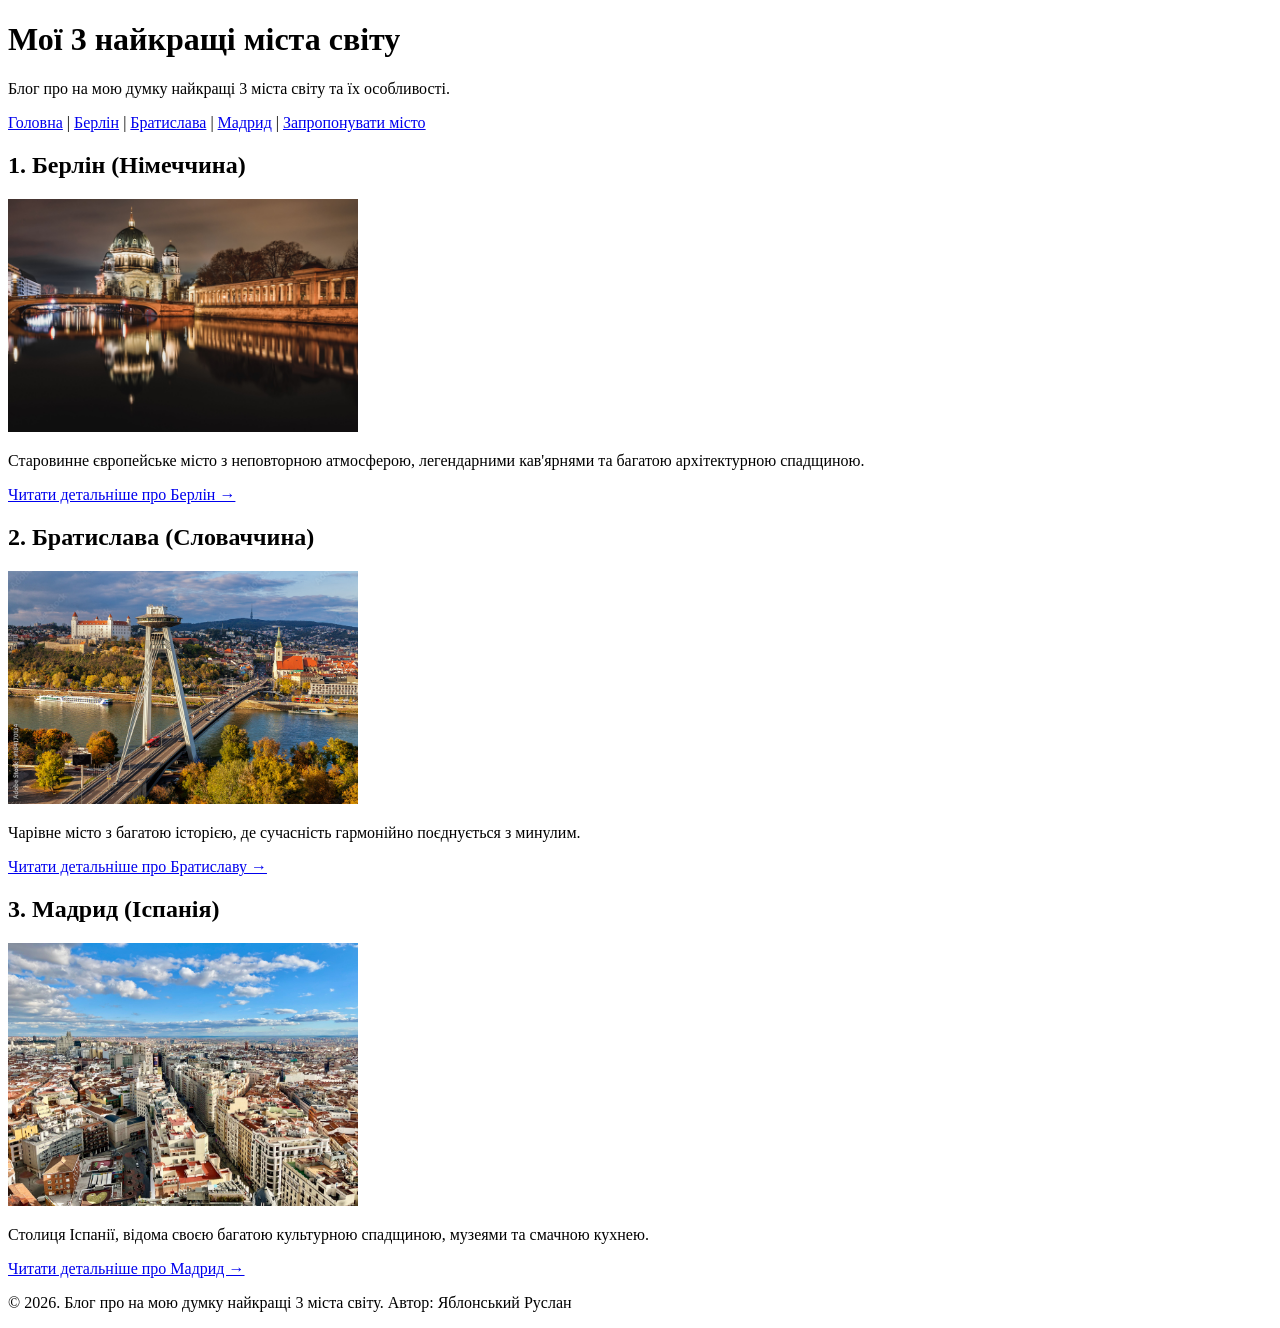
==== index.html @ da7b6678 "lab1" ====
<!DOCTYPE html>
<html lang="uk">
<head>
    <meta charset="UTF-8">
    <meta name="viewport" content="width=device-width, initial-scale=1.0">
    <title>Мої 3 найкращі міста світу</title>
</head>
<body>
    <header>
        <h1>Мої 3 найкращі міста світу</h1>
        <p>Блог про на мою думку найкращі 3 міста світу та їх особливості.</p>

        <nav>
            <a href="index.html">Головна</a> |
            <a href="berlin.html">Берлін</a> |
            <a href="bratislava.html">Братислава</a> |
            <a href="madrid.html">Мадрид</a> |
            <a href="form.html">Запропонувати місто</a>
        </nav>
    </header>

        <section>
            <h2>1. Берлін (Німеччина)</h2>
            <img src="images/berlin.jpg" alt="Панорама Берліна" width="350">
            <p>Старовинне європейське місто з неповторною атмосферою, легендарними кав'ярнями та багатою архітектурною спадщиною.</p>
            <p><a href="berlin.html">Читати детальніше про Берлін &rarr;</a></p>
        </section>

        <section>
            <h2>2. Братислава (Словаччина)</h2>
            <img src="images/bratislava.jpg" alt="Старе місто Братислави" width="350">
            <p>Чарівне місто з багатою історією, де сучасність гармонійно поєднується з минулим.</p>
            <p><a href="bratislava.html">Читати детальніше про Братиславу &rarr;</a></p>
        </section>

        <section>
            <h2>3. Мадрид (Іспанія)</h2>
            <img src="images/madrid.jpg" alt="Вид на площу Майор у Мадриді" width="350">
            <p>Столиця Іспанії, відома своєю багатою культурною спадщиною, музеями та смачною кухнею.</p>
            <p><a href="madrid.html">Читати детальніше про Мадрид &rarr;</a></p>
        </section>

    <footer>
        <p>&copy; 2026. Блог про на мою думку найкращі 3 міста світу. Автор: Яблонський Руслан</p>
    </footer>

</body>
</html>
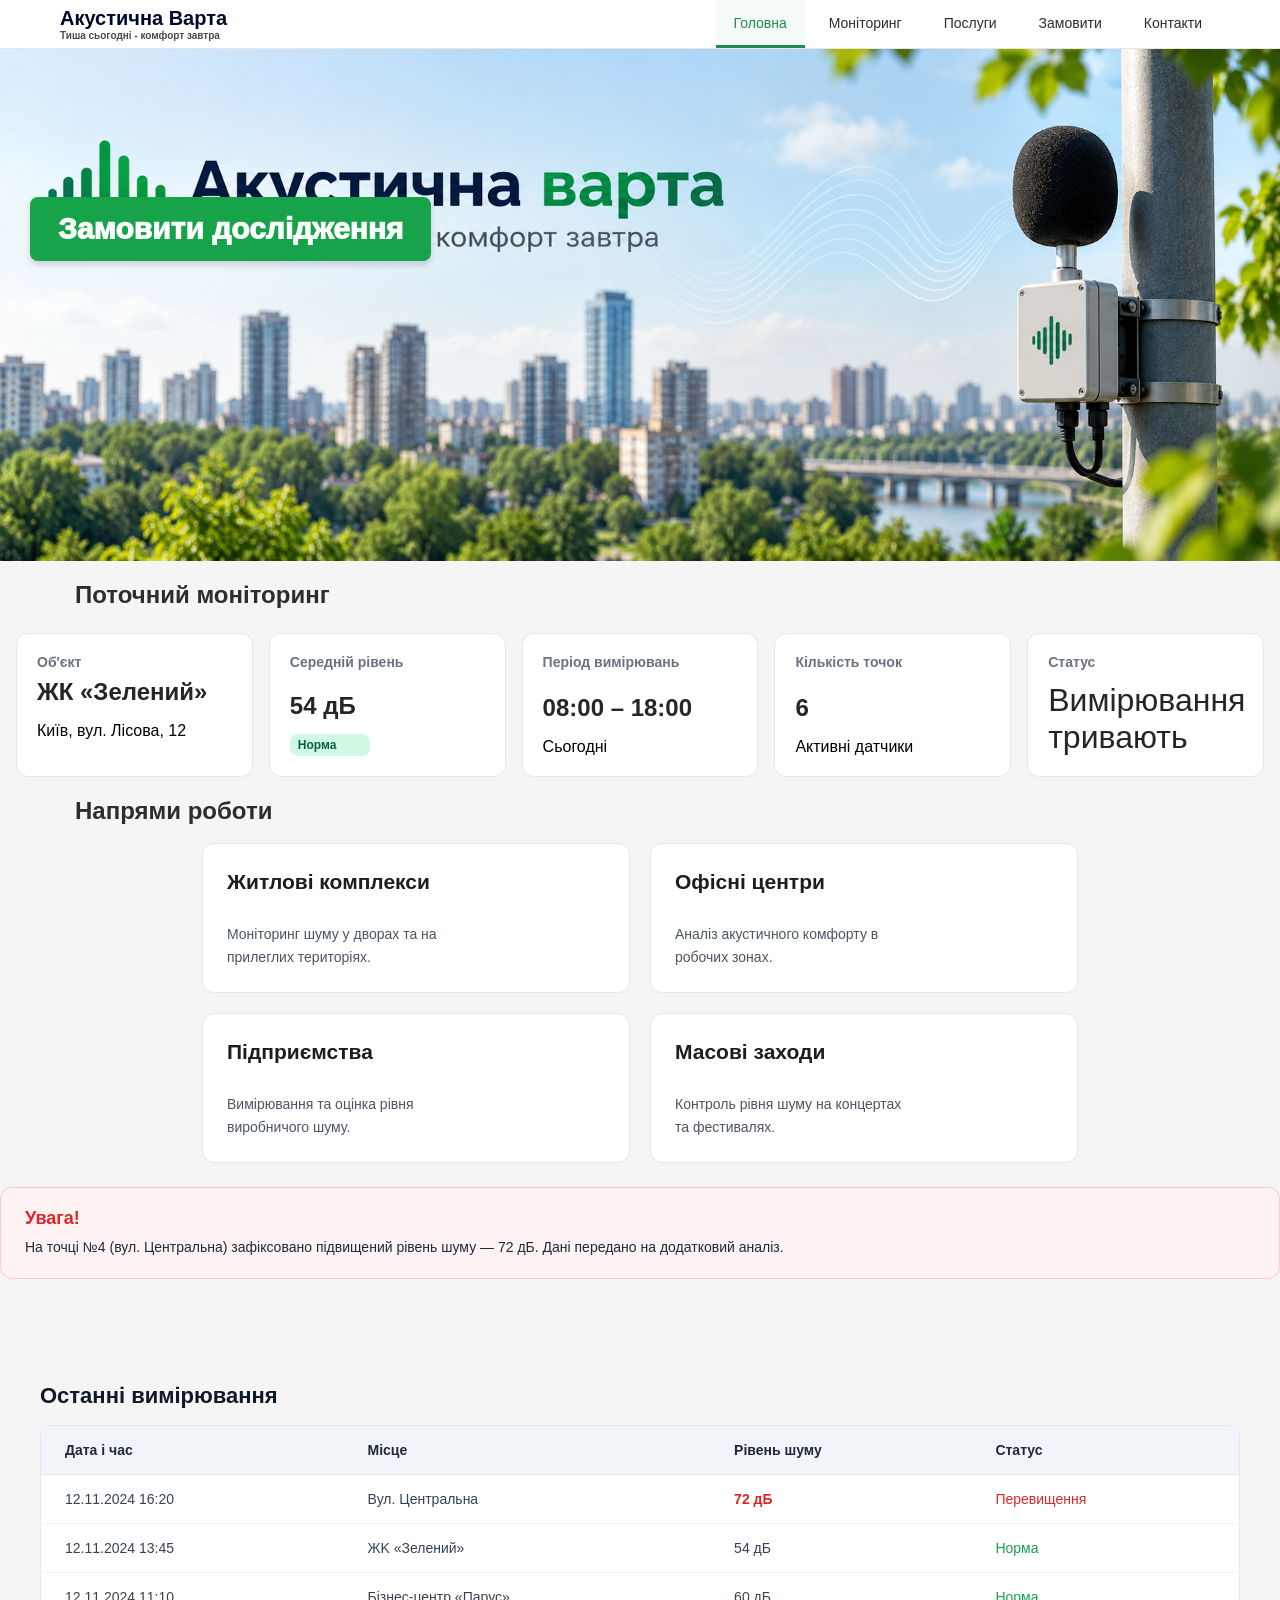
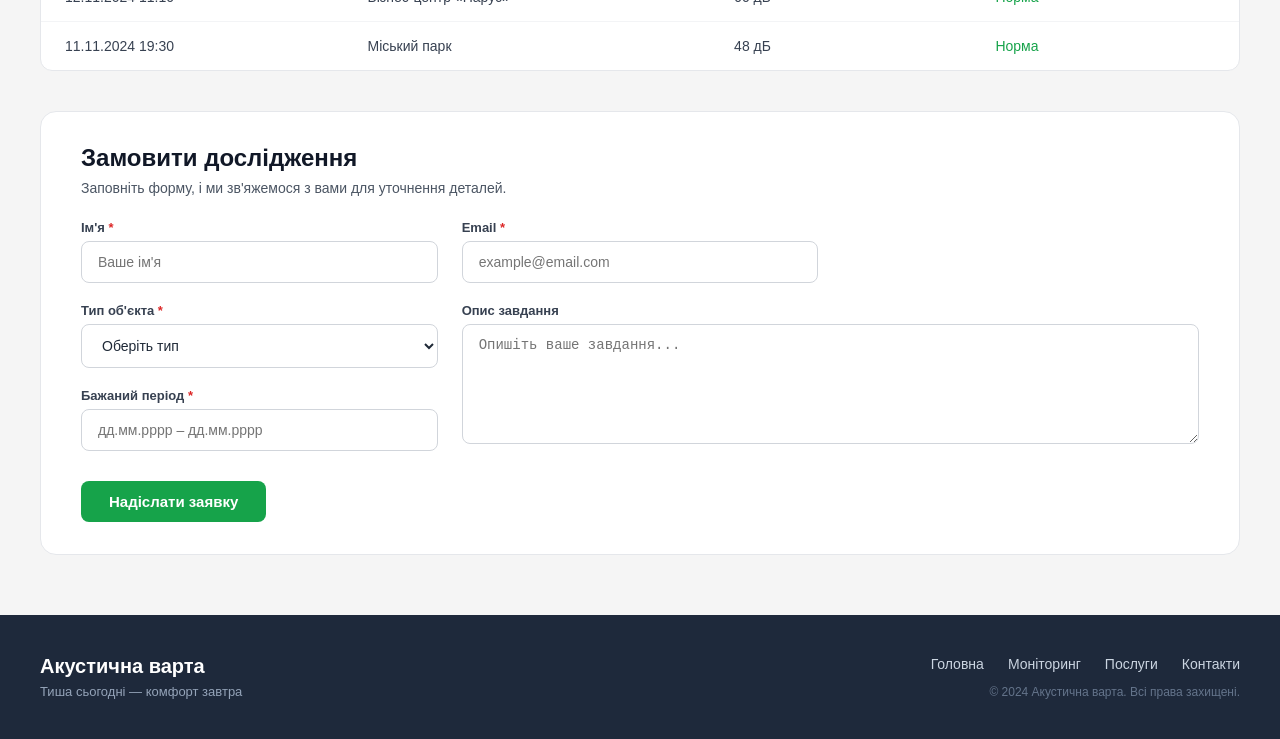
==== commit f3cbba42: "update" ====
--- a/index.html
+++ b/index.html
@@ -3,46 +3,197 @@
 <head>
     <meta charset="UTF-8">
     <meta name="viewport" content="width=device-width, initial-scale=1.0">
-    <title>Мої 3 найкращі міста світу</title>
+    <title>Акустична Варта</title>
+    <link rel="stylesheet" href="styles.css">
 </head>
 <body>
-    <header>
-        <h1>Мої 3 найкращі міста світу</h1>
-        <p>Блог про на мою думку найкращі 3 міста світу та їх особливості.</p>
+    <header class="header">
+        <div class="container">
+            <div class="logo-container">
+                <span class="logo">Акустична Варта</span>
+                <span class="subtitle">Тиша сьогодні - комфорт завтра</span>
+            </div>
 
-        <nav>
-            <a href="index.html">Головна</a> |
-            <a href="berlin.html">Берлін</a> |
-            <a href="bratislava.html">Братислава</a> |
-            <a href="madrid.html">Мадрид</a> |
-            <a href="form.html">Запропонувати місто</a>
-        </nav>
+            <nav class="main-nav" aria-label="Головна навігація">
+                <a href="#" class="active">Головна</a>
+                <a href="#">Моніторинг</a>
+                <a href="#">Послуги</a>
+                <a href="#">Замовити</a>
+                <a href="#">Контакти</a>
+            </nav>
+        </div>
     </header>
 
-        <section>
-            <h2>1. Берлін (Німеччина)</h2>
-            <img src="images/berlin.jpg" alt="Панорама Берліна" width="350">
-            <p>Старовинне європейське місто з неповторною атмосферою, легендарними кав'ярнями та багатою архітектурною спадщиною.</p>
-            <p><a href="berlin.html">Читати детальніше про Берлін &rarr;</a></p>
-        </section>
+    <section class="hero">
+    <img src="images/2_lab_header.png" alt="main image" class="hero-image">
+    </div>
+        <a href="#order" class="hero-btn">Замовити дослідження</a>
+    </div>
+</section>
 
-        <section>
-            <h2>2. Братислава (Словаччина)</h2>
-            <img src="images/bratislava.jpg" alt="Старе місто Братислави" width="350">
-            <p>Чарівне місто з багатою історією, де сучасність гармонійно поєднується з минулим.</p>
-            <p><a href="bratislava.html">Читати детальніше про Братиславу &rarr;</a></p>
-        </section>
+<section class="monitoring">
+    <p class="section-title">Поточний моніторинг</p>
+    <section class="metrics-grid">
+        <article class="metric-card">
+            <span class="metric-title">Об'єкт</span>
+            <h3 class="metric-value">ЖК «Зелений»</h3>
+            <p class="metric-desc">Київ, вул. Лісова, 12</p>
+         </article>
 
-        <section>
-            <h2>3. Мадрид (Іспанія)</h2>
-            <img src="images/madrid.jpg" alt="Вид на площу Майор у Мадриді" width="350">
-            <p>Столиця Іспанії, відома своєю багатою культурною спадщиною, музеями та смачною кухнею.</p>
-            <p><a href="madrid.html">Читати детальніше про Мадрид &rarr;</a></p>
-        </section>
+    <article class="metric-card">
+        <span class="metric-title">Середній рівень</span>
+        <div class="metric-value">54 дБ</div>
+        <span class="badge-success">Норма</span>
+    </article>
 
-    <footer>
-        <p>&copy; 2026. Блог про на мою думку найкращі 3 міста світу. Автор: Яблонський Руслан</p>
-    </footer>
+    <article class="metric-card">
+        <span class="metric-title">Період вимірювань</span>
+        <div class="metric-value">08:00 – 18:00</div>
+        <span class="metric-desc">Сьогодні</span>
+    </article>
+
+    <article class="metric-card">
+        <span class="metric-title">Кількість точок</span>
+        <div class="metric-value">6</div>
+        <span class="metric-desc">Активні датчики</span>
+    </article>
+
+    <article class="metric-card">
+        <span class="metric-title">Статус</span>
+        <div class="metric-value-text">Вимірювання тривають</div>
+    </article>
+    </section>
+</section>
+
+<section class="services">
+        <p class="services-title">Напрями роботи</p>
+        <div class="services-grid">
+            <article class="services-card">
+                <h3>Житлові комплекси</h3>
+                <p>Моніторинг шуму у дворах та на прилеглих територіях.</p>
+            </article>
+
+            <article class="services-card">
+                <h3>Офісні центри</h3>
+                <p>Аналіз акустичного комфорту в робочих зонах.</p>
+            </article>
+
+            <article class="services-card">
+                <h3>Підприємства</h3>
+                <p>Вимірювання та оцінка рівня виробничого шуму.</p>
+            </article>
+
+            <article class="services-card">
+                <h3>Масові заходи</h3>
+                <p>Контроль рівня шуму на концертах та фестивалях.</p>
+            </article>
+        </div>
+        <div class="alert-box">
+            <h3>Увага!</h3>
+            <p>На точці №4 (вул. Центральна) зафіксовано підвищений рівень шуму — 72 дБ. Дані передано на додатковий аналіз.</p>
+        </div>
+</section>
+
+<section class="recent-measurements">
+    <h2>Останні вимірювання</h2>
+    <div class="table-container">
+        <table>
+            <thead>
+                <tr>
+                    <th>Дата і час</th>
+                    <th>Місце</th>
+                    <th>Рівень шуму</th>
+                    <th>Статус</th>
+                </tr>
+            </thead>
+            <tbody>
+                <tr>
+                    <td>12.11.2024 16:20</td>
+                    <td>Вул. Центральна</td>
+                    <td class="danger-text">72 дБ</td>          
+                    <td class="danger-status">Перевищення</td>    
+                </tr>
+                <tr>
+                    <td>12.11.2024 13:45</td>
+                    <td>ЖK «Зелений»</td>
+                    <td>54 дБ</td>
+                    <td class="success-status">Норма</td>         
+                </tr>
+                <tr>
+                    <td>12.11.2024 11:10</td>
+                    <td>Бізнес-центр «Парус»</td>
+                    <td>60 дБ</td>
+                    <td class="success-status">Норма</td>         
+                </tr>
+                <tr>
+                    <td>11.11.2024 19:30</td>
+                    <td>Міський парк</td>
+                    <td>48 дБ</td>
+                    <td class="success-status">Норма</td>         
+                </tr>
+            </tbody>
+        </table>
+    </div>
+</section>
+
+<section class="order-section">
+    <div class="order-container">
+        <h2>Замовити дослідження</h2>
+        <p class="order-subtitle">Заповніть форму, і ми зв'яжемося з вами для уточнення деталей.</p>
+        <form class="order-form">
+            <div class="form-row">
+                <div class="form-group">
+                    <label>Ім'я <span class="required">*</span></label>
+                    <input type="text" placeholder="Ваше ім'я" required>
+                </div>
+                <div class="form-group">
+                    <label>Email <span class="required">*</span></label>
+                    <input type="email" placeholder="example@email.com" required>
+                </div>
+            </div>
+            <div class="form-row">
+                <div class="form-group-column">
+                    <div class="form-group">
+                        <label>Тип об'єкта <span class="required">*</span></label>
+                        <select required>
+                            <option value="" disabled selected>Оберіть тип</option>
+                            <option value="residential">Житловий комплекс</option>
+                            <option value="office">Офісний центр</option>
+                            <option value="industrial">Підприємство</option>
+                        </select>
+                    </div>
+                    <div class="form-group">
+                        <label>Бажаний період <span class="required">*</span></label>
+                        <input type="text" placeholder="дд.мм.рррр – дд.мм.рррр" required>
+                    </div>
+                </div>
+                <div class="form-group textarea-group">
+                    <label>Опис завдання</label>
+                    <textarea placeholder="Опишіть ваше завдання..."></textarea>
+                </div>
+            </div>
+            <button type="submit" class="submit-btn">Надіслати заявку</button>
+        </form>
+    </div>
+
+</section>
 
 </body>
+<footer class="site-footer">
+    <div class="footer-container">
+        <div class="footer-left">
+            <div class="footer-logo">Акустична варта</div>
+            <div class="footer-slogan">Тиша сьогодні — комфорт завтра</div>
+        </div>
+        <div class="footer-right">
+            <ul class="footer-nav">
+                <li><a href="#">Головна</a></li>
+                <li><a href="#">Моніторинг</a></li>
+                <li><a href="#">Послуги</a></li>
+                <li><a href="#">Контакти</a></li>
+            </ul>
+            <div class="footer-copy">© 2024 Акустична варта. Всі права захищені.</div>
+        </div>
+    </div>
+</footer>
 </html>
--- a/styles.css
+++ b/styles.css
@@ -0,0 +1,473 @@
+* {
+    box-sizing: border-box;
+}
+
+body {
+    margin: 0;
+    font-family: Arial, Helvetica, sans-serif;
+    background: #f5f5f5;
+}
+
+.header {
+    background: #fff;
+    border-bottom: 1px solid #e6e6e6;
+    box-shadow: 0 1px 0 rgba(0, 0, 0, 0.03);
+}
+
+.container {
+    max-width: 1200px;
+    margin: 0 auto;
+    padding: 0 20px;
+    display: flex;
+    align-items: center;
+    justify-content: space-between;
+    min-height: 48px;
+}
+
+.logo {
+    font-size: 20px;
+    font-weight: bold;
+    color: #00072e;
+    text-decoration: none;
+}
+
+.logo-container {
+    display: flex;
+    flex-direction: column;
+    align-items: flex-start;
+    gap: 0;
+}
+
+.subtitle {
+    font-size: 10px;
+    font-weight: bold;
+    color: #4b4b4b;
+}
+
+.main-nav {
+    display: flex;
+    align-items: stretch;
+    gap: 6px;
+    margin-left: auto;
+}
+
+.main-nav a {
+    display: inline-flex;
+    align-items: center;
+    justify-content: center;
+    min-height: 48px;
+    padding: 10px 18px;
+    text-decoration: none;
+    color: #2d2d2d;
+    font-size: 14px;
+    font-weight: 500;
+    border-bottom: 3px solid transparent;
+    transition: all 0.2s ease;
+}
+
+.main-nav a:hover,
+.main-nav a.active {
+    color: #1f8a4c;
+    border-bottom-color: #1f8a4c;
+    background: rgba(31, 138, 76, 0.04);
+}
+
+.hero {
+    position: relative; /* Головний контейнер для позиціонування */
+    width: 100%;
+    max-width: 1800px;
+    margin: 0 auto;
+    text-align: center; /* Центрує кнопку по горизонталі */
+}
+
+.hero img {
+    width: 100%;
+    height: auto;
+    display: block;
+}
+
+
+.hero-btn {
+    position: absolute;
+    bottom: 300px; /* Відступ від нижнього краю картинки (можеш підібрати точніше) */
+    background-color: #16a34a; /* Твій зелений колір */
+    color: #ffffff;
+    padding: 15px 28px;
+    font-size: 30px;
+    font-weight: 1000;
+    text-decoration: none;
+    border-radius: 8px;
+    box-shadow: 0 4px 6px rgba(0, 0, 0, 0.15);
+    z-index: 10;
+    transform: translateX(-610px); /* Посуне приблизно на 65px лівіше від центру */
+}
+
+.hero-btn:hover {
+    background-color: #15803d;
+}
+
+.section-title {
+    font-size: 24px;
+    font-weight: bold;
+    color: #2d2d2d;
+    text-align: start;
+    padding: 0 75px;
+    margin-top: 20px;
+}
+
+.metrics-grid {
+    display: grid;
+    grid-template-columns: repeat(auto-fit, minmax(200px, 1fr));
+    gap: 16px;
+    padding: 0 16px;
+    max-width: 1800px;
+    margin: 0 auto;
+}
+
+.metric-card {
+    background: #ffffff;
+    border: 1px solid #e5e7eb;
+    border-radius: 12px;
+    padding: 20px;
+    display: flex;
+    flex-direction: column;
+    justify-content: space-between;
+}
+
+.metric-value {
+    font-size: 24px;
+    font-weight: bold;
+    color: #252525;
+    margin: 0;
+}
+
+.metric-value-text {
+    font-size: 32px;
+    color: #252525;
+}
+
+.metric-title {
+    font-size: 14px;
+    font-weight: bold;
+    color: #6b7280;
+    margin-bottom: 8px;
+}
+
+.badge-success {
+    background-color: #d1fae5;
+    color: #065f46;
+    padding: 4px 8px;
+    border-radius: 8px;
+    font-size: 12px;
+    font-weight: bold;
+    max-width: 80px;
+}
+
+.services {
+    padding: 20px 0 40px;
+}
+
+.services-title {
+    font-size: 24px;
+    font-weight: bold;
+    color: #2d2d2d;
+    text-align: start;
+    padding: 0 75px;
+    margin: 0 0 18px;
+}
+
+
+.services-grid {
+    display: grid;
+    grid-template-columns: repeat(auto-fit, minmax(300px, 428px));
+    gap: 20px;
+    max-width: 1900px;
+    margin: 0 auto;
+    padding: 0 20px;
+    justify-content: center;
+}
+
+.services-card {
+    background: #ffffff;
+    border: 1px solid #e5e7eb;
+    border-radius: 12px;
+    padding: 24px;
+    display: flex;
+    flex-direction: column;
+    justify-content: space-between; 
+    min-height: 150px; 
+}
+
+.services-card h3 {
+    margin: 0 0 12px 0;
+    font-size: 21px;
+    line-height: 1.3;
+    font-weight: 700;
+    color: #1d1d1d;
+}
+
+.services-card p {
+    margin: 0;
+    font-size: 14px;
+    line-height: 1.6;
+    color: #4b5563; 
+    max-width: 240px; 
+}
+
+.alert-box {
+    background-color: #fef2f2;       /* Світло-рожевий/червонуватий фон */
+    border: 1px solid #fecaca;       
+    border-radius: 12px;             
+    padding: 20px 24px;              
+    max-width: 1770px;               
+    margin: 24px auto;               
+    box-sizing: border-box;
+}
+
+.alert-box h3 {
+    margin: 0 0 8px 0;               
+    font-size: 18px;
+    font-weight: 700;
+    color: #dc2626;                 
+}
+
+.alert-box p {
+    margin: 0;
+    font-size: 14px;
+    line-height: 1.5;
+    color: #1f2937;                 
+}
+
+.recent-measurements {
+    max-width: 1800px;
+    margin: 40px auto;
+    padding: 0 40px;
+    box-sizing: border-box;
+}
+
+.recent-measurements h2 {
+    font-size: 22px;
+    font-weight: 700;
+    color: #111827;
+    margin-bottom: 16px;
+}
+
+
+.table-container {
+    background: #ffffff;
+    border: 1px solid #e5e7eb;
+    border-radius: 12px;
+    overflow: hidden; 
+}
+
+.recent-measurements table {
+    width: 100%;
+    border-collapse: collapse;
+    text-align: left;
+    font-size: 14px;
+}
+
+
+.recent-measurements th {
+    background-color: #f1f5f9; 
+    color: #1f2937;
+    font-weight: 600;
+    padding: 16px 24px;
+    border-bottom: 1px solid #e5e7eb;
+}
+
+.recent-measurements td {
+    padding: 16px 24px;
+    color: #374151;
+    border-bottom: 1px solid #f3f4f6;
+}
+
+
+.recent-measurements tr:last-child td {
+    border-bottom: none;
+}
+
+
+.danger-text {
+    color: #dc2626 !important;
+    font-weight: 600;
+}
+
+.danger-status {
+    color: #dc2626 !important;
+    font-weight: 500;
+}
+
+.success-status {
+    color: #16a34a !important;
+    font-weight: 500;
+}
+
+.order-section {
+    max-width: 1800px;
+    margin: 40px auto;
+    padding: 0 40px;
+    box-sizing: border-box;
+}
+
+.order-container {
+    background: #ffffff;
+    border: 1px solid #e5e7eb;
+    border-radius: 16px;
+    padding: 32px 40px;
+}
+
+.order-container h2 {
+    font-size: 24px;
+    font-weight: 700;
+    color: #111827;
+    margin: 0 0 8px 0;
+}
+
+.order-subtitle {
+    font-size: 14px;
+    color: #4b5563;
+    margin: 0 0 24px 0;
+}
+
+
+.form-row {
+    display: grid;
+    grid-template-columns: 1fr 1fr 1fr; 
+    gap: 24px;
+    margin-bottom: 20px;
+}
+
+.form-group {
+    display: flex;
+    flex-direction: column;
+}
+
+.form-group-column {
+    display: flex;
+    flex-direction: column;
+    gap: 20px;
+    grid-column: span 1;
+}
+
+.textarea-group {
+    grid-column: span 2; 
+}
+
+
+.order-form label {
+    font-size: 13px;
+    font-weight: 600;
+    color: #374151;
+    margin-bottom: 6px;
+}
+
+.required {
+    color: #dc2626; 
+}
+
+
+.order-form input,
+.order-form select,
+.order-form textarea {
+    padding: 12px 16px;
+    border: 1px solid #d1d5db;
+    border-radius: 8px;
+    font-size: 14px;
+    color: #1f2937;
+    background-color: #fff;
+    outline: none;
+    transition: border-color 0.2s;
+}
+
+.order-form input:focus,
+.order-form select:focus,
+.order-form textarea:focus {
+    border-color: #2563eb; 
+}
+
+.order-form textarea {
+    resize: vertical;
+    min-height: 120px;
+}
+
+
+.submit-btn {
+    background-color: #16a34a;
+    color: #ffffff;
+    font-size: 15px;
+    font-weight: 600;
+    padding: 12px 28px;
+    border: none;
+    border-radius: 8px;
+    cursor: pointer;
+    transition: background-color 0.2s;
+    margin-top: 10px;
+}
+
+.submit-btn:hover {
+    background-color: #15803d;
+}
+
+.site-footer {
+    background-color: #1e293b; 
+    color: #94a3b8;            
+    padding: 40px 0;           
+    margin-top: 60px;          
+}
+
+.footer-container {
+    max-width: 1800px;        
+    margin: 0 auto;
+    padding: 0 40px;           
+    display: flex;
+    justify-content: space-between; 
+    align-items: flex-end;    
+    flex-wrap: wrap;
+    gap: 24px;
+}
+
+/* Ліва колонка */
+.footer-logo {
+    font-size: 20px;
+    font-weight: 700;
+    color: #ffffff;            
+    margin-bottom: 6px;
+}
+
+.footer-slogan {
+    font-size: 13px;
+    color: #94a3b8;
+}
+
+/* Права колонка */
+.footer-right {
+    display: flex;
+    flex-direction: column;
+    align-items: flex-end;     
+    gap: 12px;
+}
+
+.footer-nav {
+    list-style: none;
+    display: flex;
+    gap: 24px;                 
+    margin: 0;
+    padding: 0;
+}
+
+.footer-nav a {
+    color: #cbd5e1;           
+    text-decoration: none;
+    font-size: 14px;
+    transition: color 0.2s;
+}
+
+.footer-nav a:hover {
+    color: #ffffff;           
+}
+
+.footer-copy {
+    font-size: 12px;
+    color: #64748b;            
+}
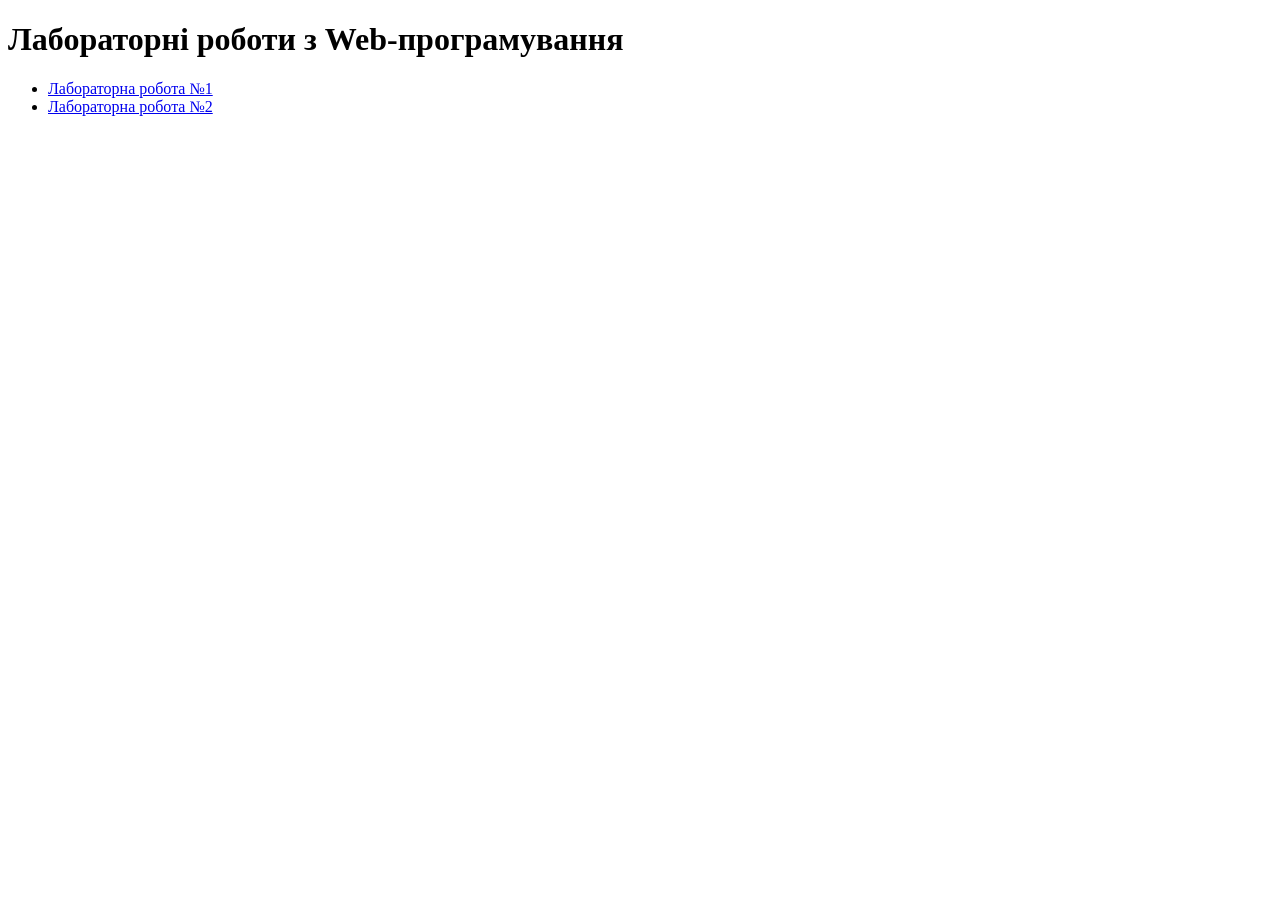
==== commit 4ce6e57b: "new" ====
--- a/index.html
+++ b/index.html
@@ -1,199 +1,23 @@
 <!DOCTYPE html>
-<html lang="uk">
+<html lang="en">
 <head>
     <meta charset="UTF-8">
     <meta name="viewport" content="width=device-width, initial-scale=1.0">
-    <title>Акустична Варта</title>
-    <link rel="stylesheet" href="styles.css">
+    <title>WEB</title>
 </head>
 <body>
-    <header class="header">
-        <div class="container">
-            <div class="logo-container">
-                <span class="logo">Акустична Варта</span>
-                <span class="subtitle">Тиша сьогодні - комфорт завтра</span>
-            </div>
+    <h1>Лабораторні роботи з Web-програмування</h1>
 
-            <nav class="main-nav" aria-label="Головна навігація">
-                <a href="#" class="active">Головна</a>
-                <a href="#">Моніторинг</a>
-                <a href="#">Послуги</a>
-                <a href="#">Замовити</a>
-                <a href="#">Контакти</a>
-            </nav>
-        </div>
-    </header>
+<ul>
+    <li>
+        <a href="./lab1/">Лабораторна робота №1</a>
+    </li>
 
-    <section class="hero">
-    <img src="images/2_lab_header.png" alt="main image" class="hero-image">
-    </div>
-        <a href="#order" class="hero-btn">Замовити дослідження</a>
-    </div>
-</section>
+    <li>
+        <a href="./lab2/">Лабораторна робота №2</a>
+    </li>
 
-<section class="monitoring">
-    <p class="section-title">Поточний моніторинг</p>
-    <section class="metrics-grid">
-        <article class="metric-card">
-            <span class="metric-title">Об'єкт</span>
-            <h3 class="metric-value">ЖК «Зелений»</h3>
-            <p class="metric-desc">Київ, вул. Лісова, 12</p>
-         </article>
-
-    <article class="metric-card">
-        <span class="metric-title">Середній рівень</span>
-        <div class="metric-value">54 дБ</div>
-        <span class="badge-success">Норма</span>
-    </article>
-
-    <article class="metric-card">
-        <span class="metric-title">Період вимірювань</span>
-        <div class="metric-value">08:00 – 18:00</div>
-        <span class="metric-desc">Сьогодні</span>
-    </article>
-
-    <article class="metric-card">
-        <span class="metric-title">Кількість точок</span>
-        <div class="metric-value">6</div>
-        <span class="metric-desc">Активні датчики</span>
-    </article>
-
-    <article class="metric-card">
-        <span class="metric-title">Статус</span>
-        <div class="metric-value-text">Вимірювання тривають</div>
-    </article>
-    </section>
-</section>
-
-<section class="services">
-        <p class="services-title">Напрями роботи</p>
-        <div class="services-grid">
-            <article class="services-card">
-                <h3>Житлові комплекси</h3>
-                <p>Моніторинг шуму у дворах та на прилеглих територіях.</p>
-            </article>
-
-            <article class="services-card">
-                <h3>Офісні центри</h3>
-                <p>Аналіз акустичного комфорту в робочих зонах.</p>
-            </article>
-
-            <article class="services-card">
-                <h3>Підприємства</h3>
-                <p>Вимірювання та оцінка рівня виробничого шуму.</p>
-            </article>
-
-            <article class="services-card">
-                <h3>Масові заходи</h3>
-                <p>Контроль рівня шуму на концертах та фестивалях.</p>
-            </article>
-        </div>
-        <div class="alert-box">
-            <h3>Увага!</h3>
-            <p>На точці №4 (вул. Центральна) зафіксовано підвищений рівень шуму — 72 дБ. Дані передано на додатковий аналіз.</p>
-        </div>
-</section>
-
-<section class="recent-measurements">
-    <h2>Останні вимірювання</h2>
-    <div class="table-container">
-        <table>
-            <thead>
-                <tr>
-                    <th>Дата і час</th>
-                    <th>Місце</th>
-                    <th>Рівень шуму</th>
-                    <th>Статус</th>
-                </tr>
-            </thead>
-            <tbody>
-                <tr>
-                    <td>12.11.2024 16:20</td>
-                    <td>Вул. Центральна</td>
-                    <td class="danger-text">72 дБ</td>          
-                    <td class="danger-status">Перевищення</td>    
-                </tr>
-                <tr>
-                    <td>12.11.2024 13:45</td>
-                    <td>ЖK «Зелений»</td>
-                    <td>54 дБ</td>
-                    <td class="success-status">Норма</td>         
-                </tr>
-                <tr>
-                    <td>12.11.2024 11:10</td>
-                    <td>Бізнес-центр «Парус»</td>
-                    <td>60 дБ</td>
-                    <td class="success-status">Норма</td>         
-                </tr>
-                <tr>
-                    <td>11.11.2024 19:30</td>
-                    <td>Міський парк</td>
-                    <td>48 дБ</td>
-                    <td class="success-status">Норма</td>         
-                </tr>
-            </tbody>
-        </table>
-    </div>
-</section>
-
-<section class="order-section">
-    <div class="order-container">
-        <h2>Замовити дослідження</h2>
-        <p class="order-subtitle">Заповніть форму, і ми зв'яжемося з вами для уточнення деталей.</p>
-        <form class="order-form">
-            <div class="form-row">
-                <div class="form-group">
-                    <label>Ім'я <span class="required">*</span></label>
-                    <input type="text" placeholder="Ваше ім'я" required>
-                </div>
-                <div class="form-group">
-                    <label>Email <span class="required">*</span></label>
-                    <input type="email" placeholder="example@email.com" required>
-                </div>
-            </div>
-            <div class="form-row">
-                <div class="form-group-column">
-                    <div class="form-group">
-                        <label>Тип об'єкта <span class="required">*</span></label>
-                        <select required>
-                            <option value="" disabled selected>Оберіть тип</option>
-                            <option value="residential">Житловий комплекс</option>
-                            <option value="office">Офісний центр</option>
-                            <option value="industrial">Підприємство</option>
-                        </select>
-                    </div>
-                    <div class="form-group">
-                        <label>Бажаний період <span class="required">*</span></label>
-                        <input type="text" placeholder="дд.мм.рррр – дд.мм.рррр" required>
-                    </div>
-                </div>
-                <div class="form-group textarea-group">
-                    <label>Опис завдання</label>
-                    <textarea placeholder="Опишіть ваше завдання..."></textarea>
-                </div>
-            </div>
-            <button type="submit" class="submit-btn">Надіслати заявку</button>
-        </form>
-    </div>
-
-</section>
-
+</ul>
+    
 </body>
-<footer class="site-footer">
-    <div class="footer-container">
-        <div class="footer-left">
-            <div class="footer-logo">Акустична варта</div>
-            <div class="footer-slogan">Тиша сьогодні — комфорт завтра</div>
-        </div>
-        <div class="footer-right">
-            <ul class="footer-nav">
-                <li><a href="#">Головна</a></li>
-                <li><a href="#">Моніторинг</a></li>
-                <li><a href="#">Послуги</a></li>
-                <li><a href="#">Контакти</a></li>
-            </ul>
-            <div class="footer-copy">© 2024 Акустична варта. Всі права захищені.</div>
-        </div>
-    </div>
-</footer>
 </html>
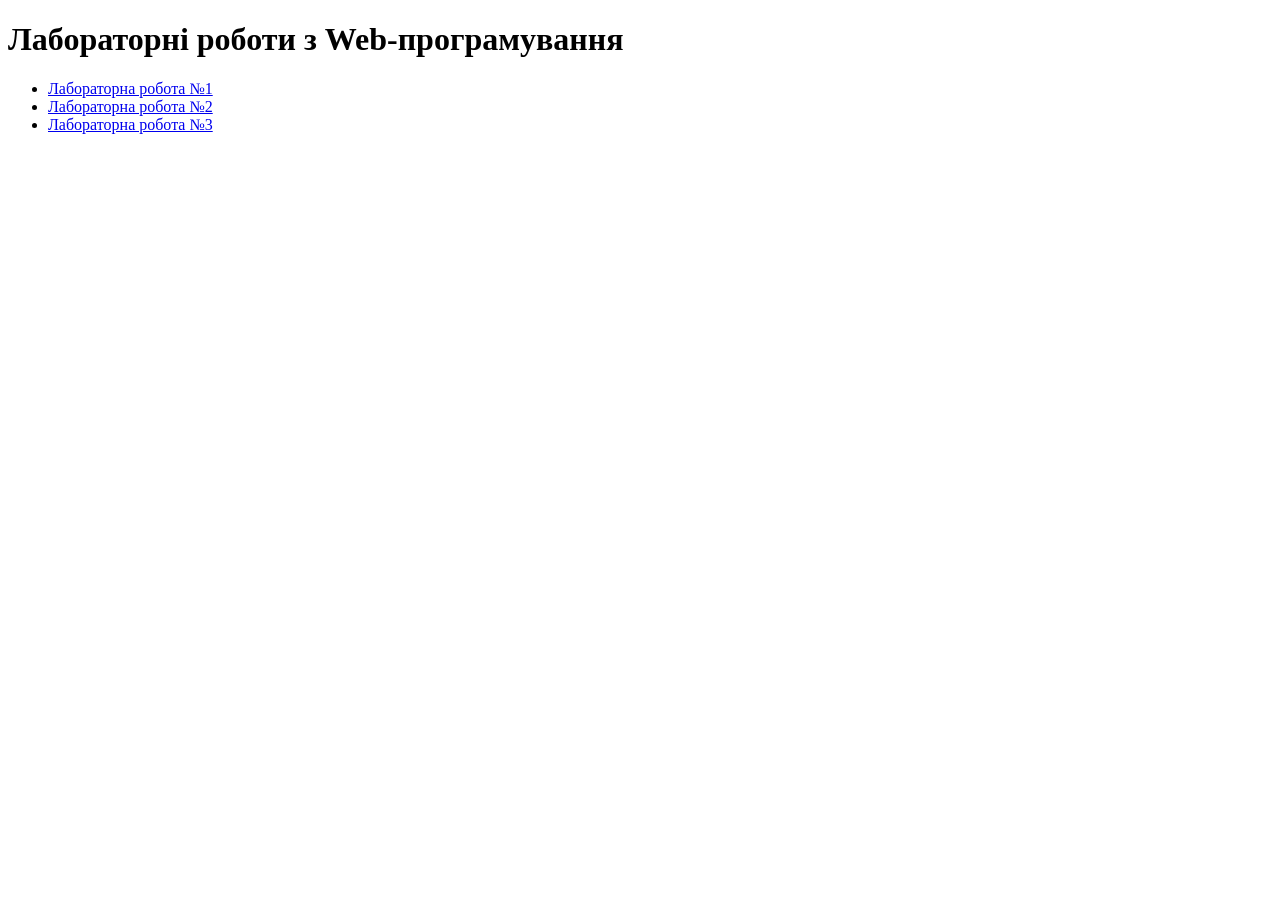
==== commit 8fa1e16c: "виконав lab3" ====
--- a/index.html
+++ b/index.html
@@ -16,6 +16,9 @@
     <li>
         <a href="./lab2/">Лабораторна робота №2</a>
     </li>
+    <li>
+        <a href="./lab3/">Лабораторна робота №3</a>
+    </li>
 
 </ul>
     
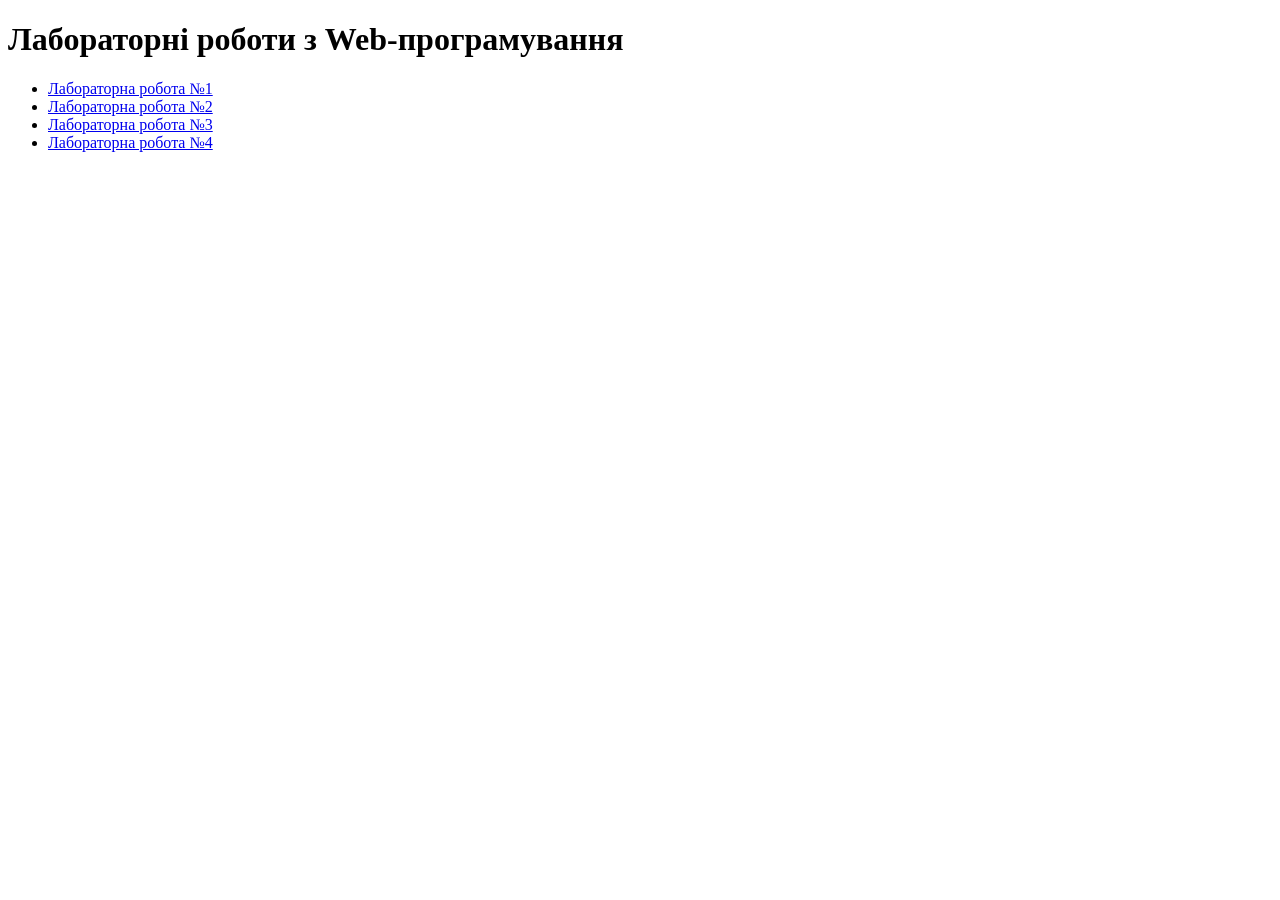
==== commit 5201ca05: "виконав lab4" ====
--- a/index.html
+++ b/index.html
@@ -16,8 +16,13 @@
     <li>
         <a href="./lab2/">Лабораторна робота №2</a>
     </li>
+
     <li>
         <a href="./lab3/">Лабораторна робота №3</a>
+    </li>
+
+    <li>
+        <a href="./lab4/">Лабораторна робота №4</a>
     </li>
 
 </ul>
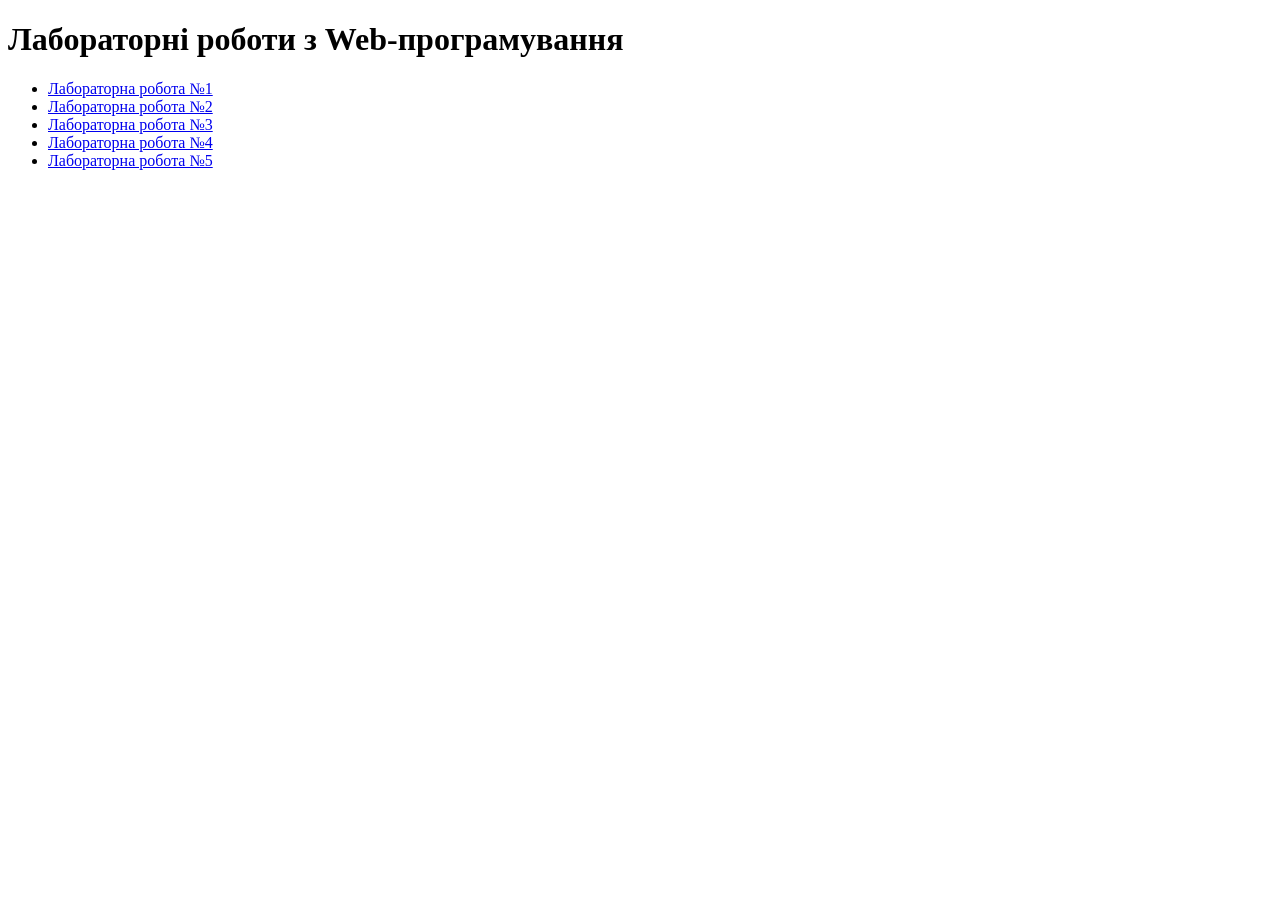
==== commit 43142840: "виконав 5 лаб" ====
--- a/index.html
+++ b/index.html
@@ -25,6 +25,10 @@
         <a href="./lab4/">Лабораторна робота №4</a>
     </li>
 
+    <li>
+        <a href="./lab5/">Лабораторна робота №5</a>
+    </li>    
+
 </ul>
     
 </body>
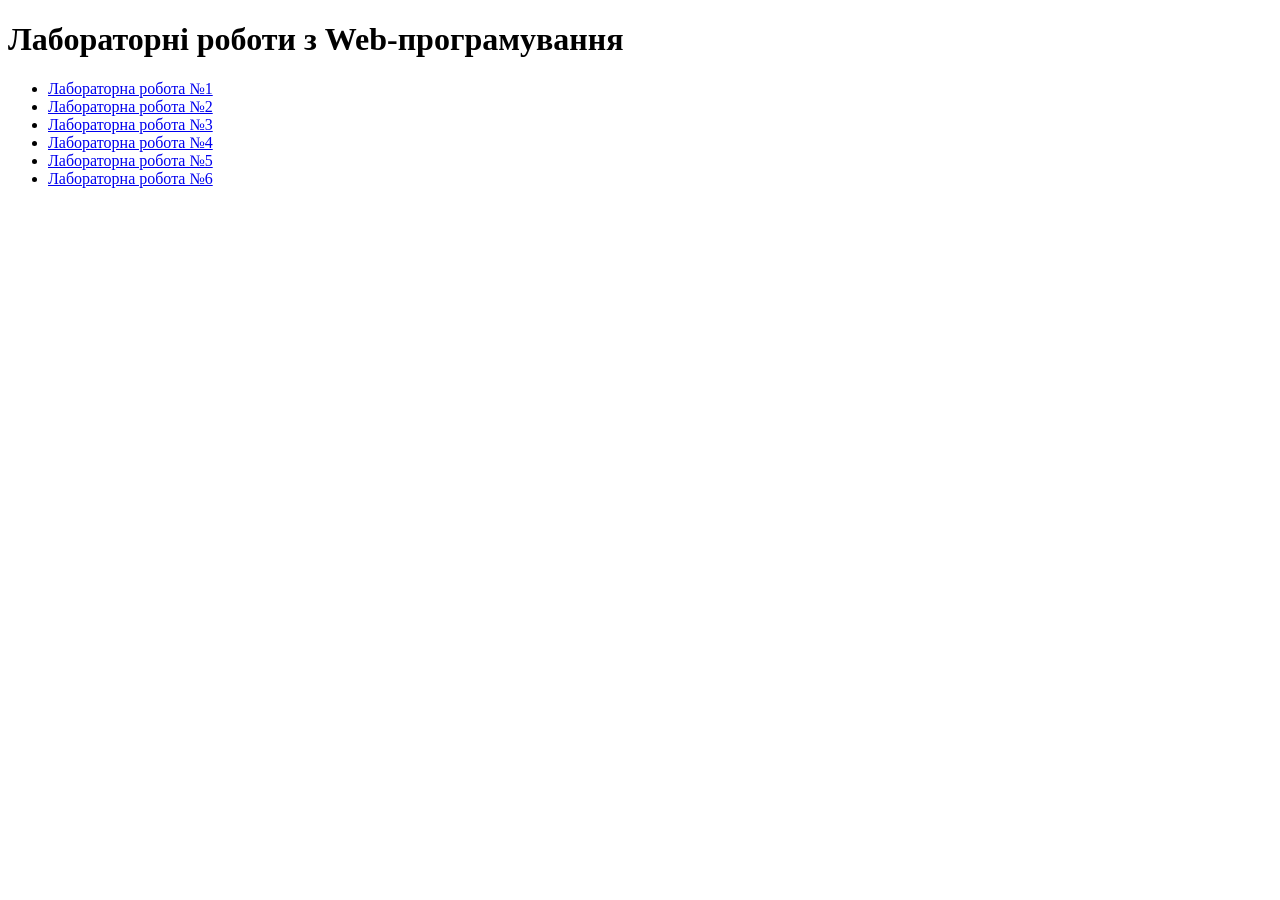
==== commit 5051de6a: "виконав лаб6" ====
--- a/index.html
+++ b/index.html
@@ -27,6 +27,10 @@
 
     <li>
         <a href="./lab5/">Лабораторна робота №5</a>
+    </li>
+    
+    <li>
+        <a href="./lab6/">Лабораторна робота №6</a>
     </li>    
 
 </ul>
